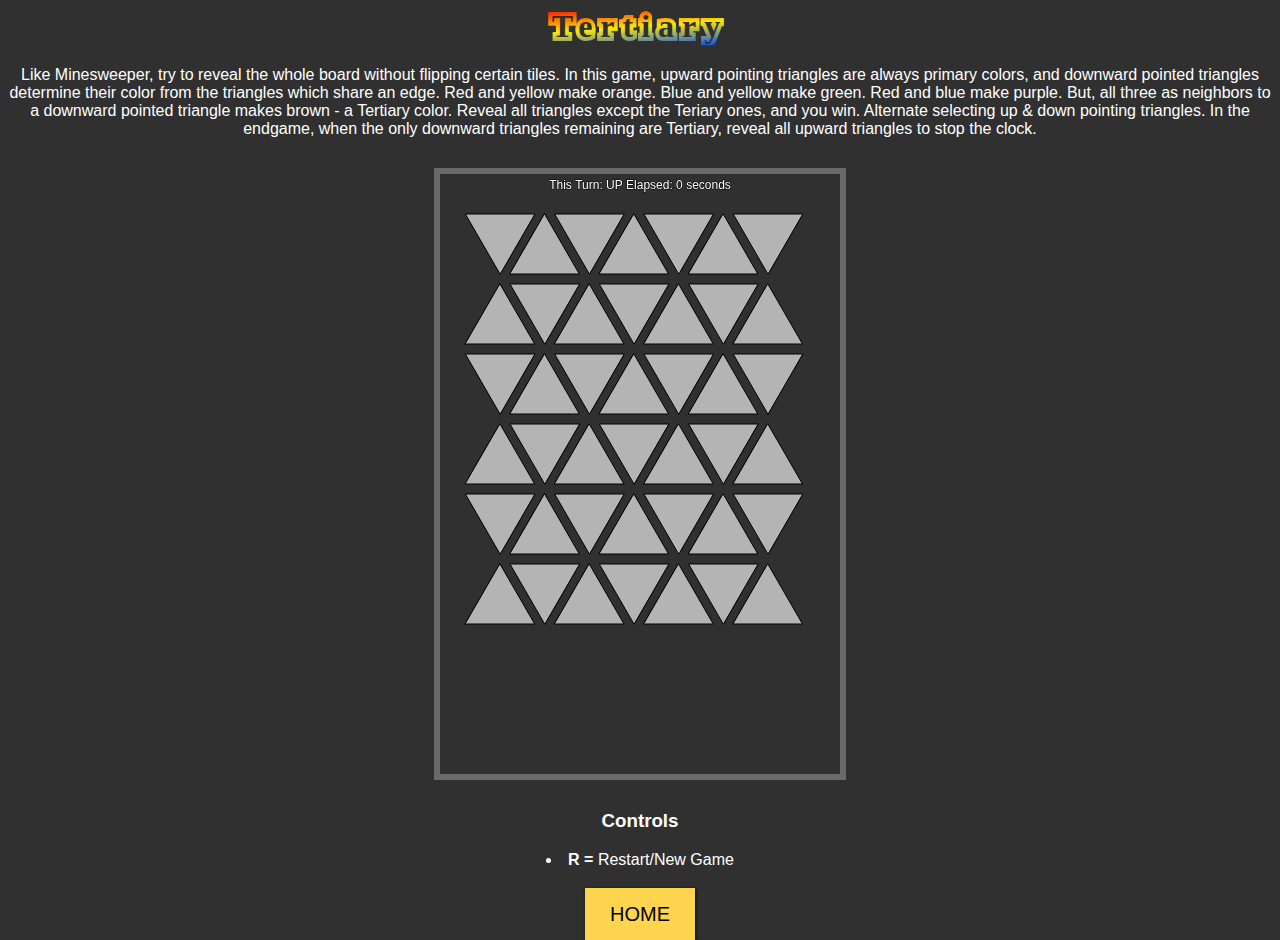
==== game5/index.html @ 6050428a "Add Tertiary" ====
<html>
  <head>
    <title>Tertiary</title>
    <script lang="javascipt" src="../libraries/p5.js"></script>
    <script lang="javascipt" src="./model/ModelColor.js"></script>
    <script lang="javascipt" src="./view/ViewColor.js"></script>
    <script lang="javascipt" src="Triangle.js"></script>
    <script lang="javascipt" src="sketch.js"></script>
  </head>

  <body">
    <!--<link href="https://fonts.googleapis.com/css?family=Bungee|Roboto:400,500" rel="stylesheet">-->
    <link href="../button.css" rel="stylesheet" />
    <link href="styles.css" rel="stylesheet" />

    <h1>Tertiary</h1>

    <p>
      Like Minesweeper, try to reveal the whole board without flipping certain
      tiles. In this game, upward pointing triangles are always primary colors,
      and downward pointed triangles determine their color from the triangles
      which share an edge. Red and yellow make orange. Blue and yellow make
      green. Red and blue make purple. But, all three as neighbors to a downward
      pointed triangle makes brown - a Tertiary color. Reveal all triangles
      except the Teriary ones, and you win. Alternate selecting up & down
      pointing triangles. In the endgame, when the only downward triangles remaining
      are Tertiary, reveal all upward triangles to stop the clock.
    </p>
    

    <div id="gameContainer"></div>

    <h3>Controls</h3>
    <p>
      <li><b>R = </b>Restart/New Game</li>
    </p>
    <br/>

    <a href="../index.html"> home </a>
  </body>
</html>
---- button.css ----
a {
  color: black;
  padding: 15px 25px 15px 25px;
  margin: 0px;
  background-color: #ffd54f;
  font-size: 20px;
  font-weight: 500;
  text-decoration: none;
  text-transform: uppercase;
  box-shadow: 1px 1px 3px black;
}

a:hover {
  box-shadow: 2px 2px 5px #444;
}

a:active {
  box-shadow: 0px 0px 1px black;
}
---- game5/styles.css ----
body {
    text-align: center;
    font-family: 'Roboto', sans-serif;
    background-color: #303030;
    color: white;
  }
  
  h1 {
    font-family: Impact;
    color: #303030;
    /* text-shadow: 2px 2px black; */
    background: -webkit-linear-gradient(-86deg, #FF0000 30%, #FCE803 50%, #004CFF 70%);
    background-clip: inherit;
    letter-spacing: 8px;
    -webkit-background-clip: text;
    -webkit-text-stroke: 8px transparent;
  }
  
  #gameContainer {
    margin: 30px;
  }
  
  #game {
    border-style: solid;
    border-width:6px;
    border-color:#696969;
  }
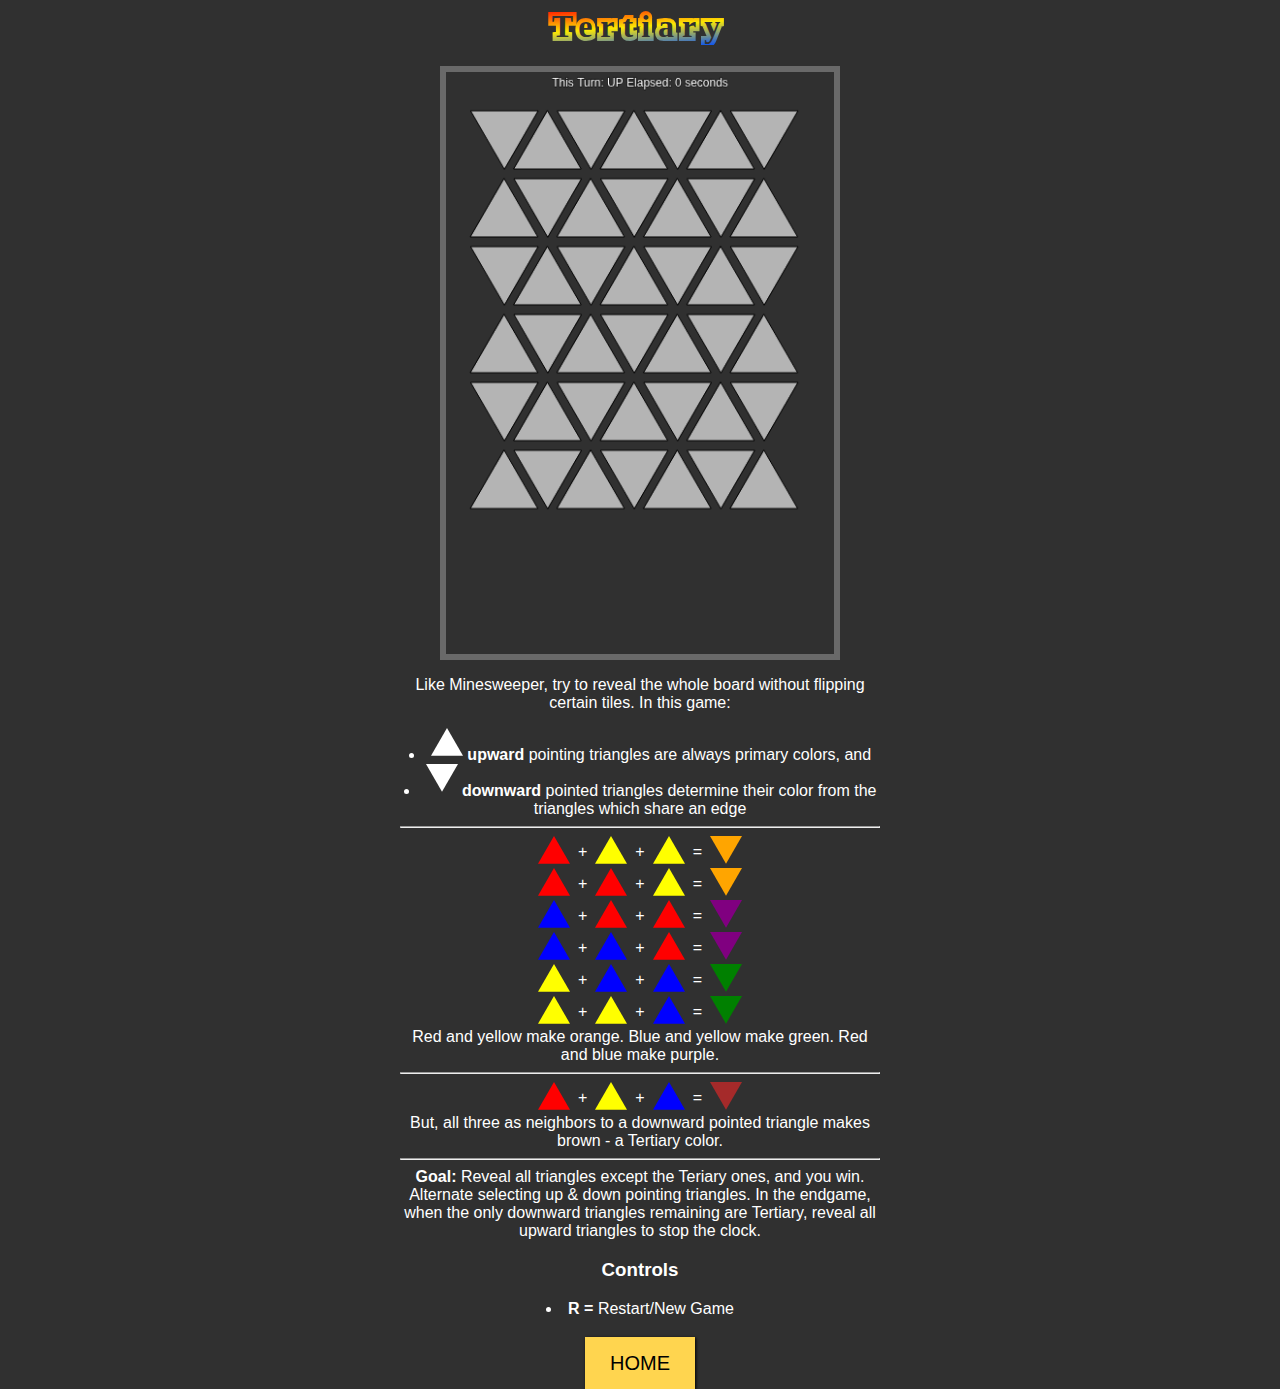
==== commit 97f0d183: "Improved tertiary instructions" ====
--- a/game5/index.html
+++ b/game5/index.html
@@ -8,27 +8,186 @@
     <script lang="javascipt" src="sketch.js"></script>
   </head>
 
-  <body">
+  <body>
     <!--<link href="https://fonts.googleapis.com/css?family=Bungee|Roboto:400,500" rel="stylesheet">-->
     <link href="../button.css" rel="stylesheet" />
     <link href="styles.css" rel="stylesheet" />
 
     <h1>Tertiary</h1>
-
-    <p>
-      Like Minesweeper, try to reveal the whole board without flipping certain
-      tiles. In this game, upward pointing triangles are always primary colors,
-      and downward pointed triangles determine their color from the triangles
-      which share an edge. Red and yellow make orange. Blue and yellow make
-      green. Red and blue make purple. But, all three as neighbors to a downward
-      pointed triangle makes brown - a Tertiary color. Reveal all triangles
-      except the Teriary ones, and you win. Alternate selecting up & down
-      pointing triangles. In the endgame, when the only downward triangles remaining
-      are Tertiary, reveal all upward triangles to stop the clock.
-    </p>
-    
-
-    <div id="gameContainer"></div>
+    <div id="gameContainer" style="margin: auto; text-align: center;"></div>
+    <div style="max-width: 30em; margin: auto;">
+      <p>
+        Like Minesweeper, try to reveal the whole board without flipping certain
+        tiles. In this game:
+        <li><strong><svg width="2em" height="2em" viewBox="0 0 100 100">
+          <!-- Upward -->
+          <polygon points="50,0 0,86.6 100,86.6" style="fill:white;" />
+        </svg> upward</strong> pointing triangles are always primary colors, and</li>
+        <li><strong><svg width="2em" height="2em" viewBox="0 0 100 100">
+          <!-- Downward -->
+          <polygon points="50,86.6 0,0 100,0" style="fill:white;" />
+        </svg> downward</strong> pointed triangles determine their color from the triangles
+          which share an edge</li>
+        <hr>
+        <li class="mixing-example">
+          <svg width="2em" height="2em" viewBox="0 0 100 100">
+            <!-- Upward -->
+            <polygon points="50,0 0,86.6 100,86.6" style="fill:red;" />
+          </svg>
+          +
+          <svg width="2em" height="2em" viewBox="0 0 100 100">
+            <!-- Upward -->
+            <polygon points="50,0 0,86.6 100,86.6" style="fill:yellow;" />
+          </svg>
+          +
+          <svg width="2em" height="2em" viewBox="0 0 100 100">
+            <!-- Upward -->
+            <polygon points="50,0 0,86.6 100,86.6" style="fill:yellow;" />
+          </svg>
+          =
+          <svg width="2em" height="2em" viewBox="0 0 100 100">
+            <!-- Downward -->
+            <polygon points="50,86.6 0,0 100,0" style="fill:orange;" />
+          </svg>
+        </li>
+        <li class="mixing-example">
+          <svg width="2em" height="2em" viewBox="0 0 100 100">
+            <!-- Upward -->
+            <polygon points="50,0 0,86.6 100,86.6" style="fill:red;" />
+          </svg>
+          +
+          <svg width="2em" height="2em" viewBox="0 0 100 100">
+            <!-- Upward -->
+            <polygon points="50,0 0,86.6 100,86.6" style="fill:red;" />
+          </svg>
+          +
+          <svg width="2em" height="2em" viewBox="0 0 100 100">
+            <!-- Upward -->
+            <polygon points="50,0 0,86.6 100,86.6" style="fill:yellow;" />
+          </svg>
+          =
+          <svg width="2em" height="2em" viewBox="0 0 100 100">
+            <!-- Downward -->
+            <polygon points="50,86.6 0,0 100,0" style="fill:orange;" />
+          </svg>
+        </li>
+        <li class="mixing-example">
+          <svg width="2em" height="2em" viewBox="0 0 100 100">
+            <!-- Upward -->
+            <polygon points="50,0 0,86.6 100,86.6" style="fill:blue;" />
+          </svg>
+          +
+          <svg width="2em" height="2em" viewBox="0 0 100 100">
+            <!-- Upward -->
+            <polygon points="50,0 0,86.6 100,86.6" style="fill:red;" />
+          </svg>
+          +
+          <svg width="2em" height="2em" viewBox="0 0 100 100">
+            <!-- Upward -->
+            <polygon points="50,0 0,86.6 100,86.6" style="fill:red;" />
+          </svg>
+          =
+          <svg width="2em" height="2em" viewBox="0 0 100 100">
+            <!-- Downward -->
+            <polygon points="50,86.6 0,0 100,0" style="fill:purple;" />
+          </svg>
+        </li>
+        <li class="mixing-example">
+          <svg width="2em" height="2em" viewBox="0 0 100 100">
+            <!-- Upward -->
+            <polygon points="50,0 0,86.6 100,86.6" style="fill:blue;" />
+          </svg>
+          +
+          <svg width="2em" height="2em" viewBox="0 0 100 100">
+            <!-- Upward -->
+            <polygon points="50,0 0,86.6 100,86.6" style="fill:blue;" />
+          </svg>
+          +
+          <svg width="2em" height="2em" viewBox="0 0 100 100">
+            <!-- Upward -->
+            <polygon points="50,0 0,86.6 100,86.6" style="fill:red;" />
+          </svg>
+          =
+          <svg width="2em" height="2em" viewBox="0 0 100 100">
+            <!-- Downward -->
+            <polygon points="50,86.6 0,0 100,0" style="fill:purple;" />
+          </svg>
+        </li>
+        <li class="mixing-example">
+          <svg width="2em" height="2em" viewBox="0 0 100 100">
+            <!-- Upward -->
+            <polygon points="50,0 0,86.6 100,86.6" style="fill:yellow;" />
+          </svg>
+          +
+          <svg width="2em" height="2em" viewBox="0 0 100 100">
+            <!-- Upward -->
+            <polygon points="50,0 0,86.6 100,86.6" style="fill:blue;" />
+          </svg>
+          +
+          <svg width="2em" height="2em" viewBox="0 0 100 100">
+            <!-- Upward -->
+            <polygon points="50,0 0,86.6 100,86.6" style="fill:blue;" />
+          </svg>
+          =
+          <svg width="2em" height="2em" viewBox="0 0 100 100">
+            <!-- Downward -->
+            <polygon points="50,86.6 0,0 100,0" style="fill:green;" />
+          </svg>
+        </li>
+        <li class="mixing-example">
+          <svg width="2em" height="2em" viewBox="0 0 100 100">
+            <!-- Upward -->
+            <polygon points="50,0 0,86.6 100,86.6" style="fill:yellow;" />
+          </svg>
+          +
+          <svg width="2em" height="2em" viewBox="0 0 100 100">
+            <!-- Upward -->
+            <polygon points="50,0 0,86.6 100,86.6" style="fill:yellow;" />
+          </svg>
+          +
+          <svg width="2em" height="2em" viewBox="0 0 100 100">
+            <!-- Upward -->
+            <polygon points="50,0 0,86.6 100,86.6" style="fill:blue;" />
+          </svg>
+          =
+          <svg width="2em" height="2em" viewBox="0 0 100 100">
+            <!-- Downward -->
+            <polygon points="50,86.6 0,0 100,0" style="fill:green;" />
+          </svg>
+        </li>
+        Red and yellow make orange. Blue and yellow make
+        green. Red and blue make purple.
+        <hr>
+        <li class="mixing-example">
+          <svg width="2em" height="2em" viewBox="0 0 100 100">
+            <!-- Upward -->
+            <polygon points="50,0 0,86.6 100,86.6" style="fill:red;" />
+          </svg>
+          +
+          <svg width="2em" height="2em" viewBox="0 0 100 100">
+            <!-- Upward -->
+            <polygon points="50,0 0,86.6 100,86.6" style="fill:yellow;" />
+          </svg>
+          +
+          <svg width="2em" height="2em" viewBox="0 0 100 100">
+            <!-- Upward -->
+            <polygon points="50,0 0,86.6 100,86.6" style="fill:blue;" />
+          </svg>
+          =
+          <svg width="2em" height="2em" viewBox="0 0 100 100">
+            <!-- Downward -->
+            <polygon points="50,86.6 0,0 100,0" style="fill:brown;" />
+          </svg>
+        </li>
+        But, all three as neighbors to a downward
+        pointed triangle makes brown - a Tertiary color.
+        <hr>
+        <strong>Goal:</strong> Reveal all triangles
+        except the Teriary ones, and you win. Alternate selecting up & down
+        pointing triangles. In the endgame, when the only downward triangles remaining
+        are Tertiary, reveal all upward triangles to stop the clock.
+      </p>
+    </div>
 
     <h3>Controls</h3>
     <p>
--- a/game5/styles.css
+++ b/game5/styles.css
@@ -15,9 +15,25 @@
     -webkit-background-clip: text;
     -webkit-text-stroke: 8px transparent;
   }
+
+  p {
+    font-weight: normal;
+  }
+
+  .mixing-example {
+    display: flex;
+    gap: 8px;
+    align-items: center;
+    justify-content: center;
+  }
   
   #gameContainer {
     margin: 30px;
+  
+    @media screen and (min-device-width: 812px) {
+      max-width: 400px;
+    }
+    
   }
   
   #game {
